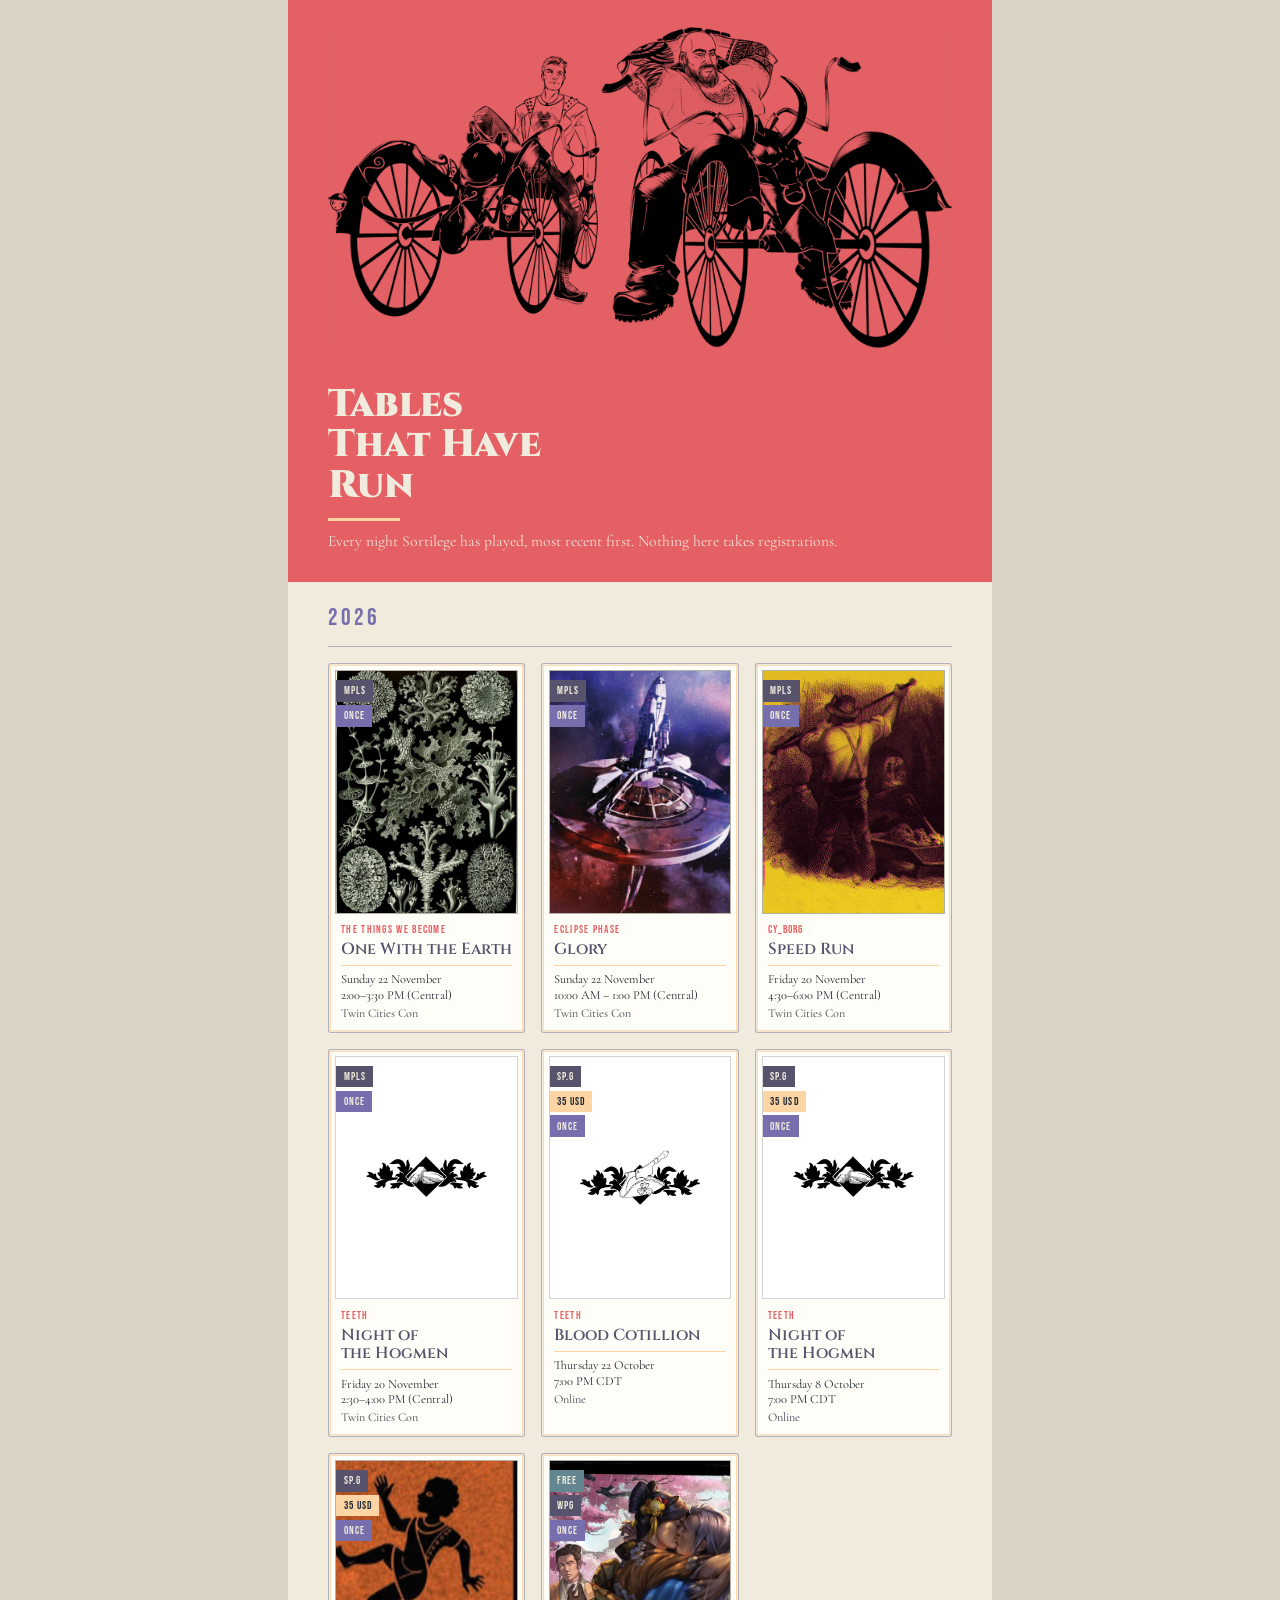
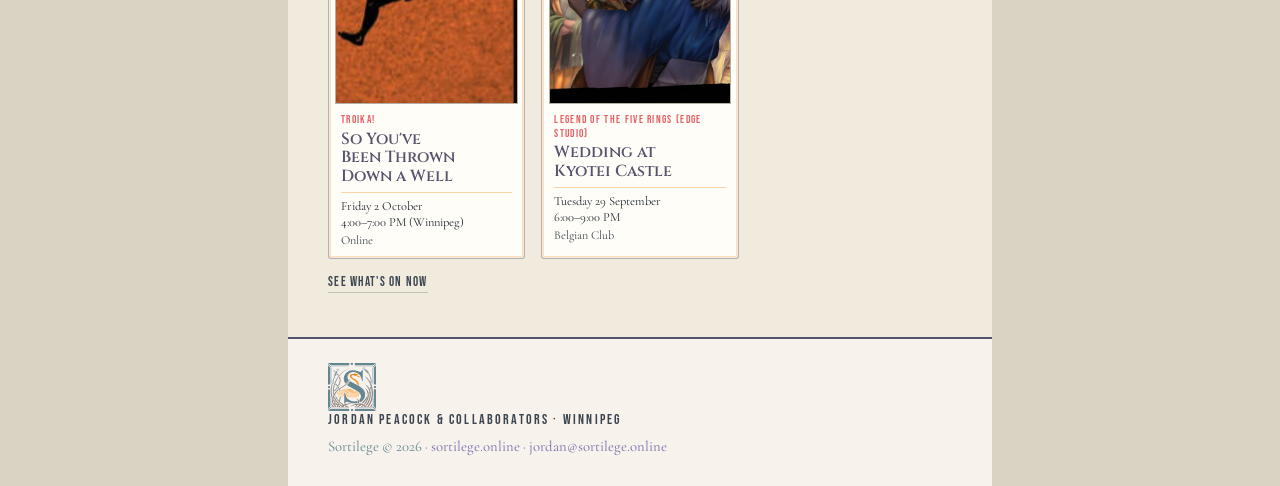
==== past/index.html @ 41e61c73 "Add the four Twin Cities Con one-shots, with art Hogmen, Speed Run, Glory and One With the Earth, 20" ====
<!DOCTYPE html>
<html lang="en">
<head>
<!-- The archive. Deliberately unlinked from the roster: you reach it by
     knowing the address. Bump the ?v= alongside the ones in ../index.html. -->
<meta charset="utf-8">
<meta name="viewport" content="width=device-width, initial-scale=1">
<!-- Relative paths in data.js ("assets/art/…") and on the tiles ("?event=…")
     are written for the site root, so the root is what they resolve against. -->
<base href="/">
<title>Sortilege — Tables That Have Run</title>
<meta name="description" content="A record of Sortilege tables that have already played.">
<meta name="robots" content="noindex, nofollow">
<link rel="icon" href="favicon.svg" type="image/svg+xml">
<link rel="alternate icon" href="favicon-32.png" sizes="32x32">
<link rel="apple-touch-icon" href="apple-touch-icon.png">
<meta name="theme-color" content="#e46064">
<link rel="preconnect" href="https://fonts.googleapis.com">
<link rel="preconnect" href="https://fonts.gstatic.com" crossorigin>
<link href="https://fonts.googleapis.com/css2?family=Cinzel:wght@400;600;700;900&amp;family=Cormorant+Garamond:ital,wght@0,300;0,400;0,500;0,600;1,400&amp;family=Bebas+Neue&amp;display=swap" rel="stylesheet">
<link rel="stylesheet" href="styles.css?v=48">
</head>
<body>
<main class="sheet">

  <header class="hero">
    <div class="hero__art is-house">
      <img id="hero-art" src="assets/art/the-filth.png" alt="" width="1600" height="822">
    </div>
    <div class="hero__body">
      <h1>Tables <br>That Have <br>Run</h1>
      <div class="rule-gold"></div>
      <p>Every night Sortilege has played, most recent first. Nothing here takes registrations.</p>
    </div>
  </header>

  <section class="chooser">
    <div class="sec sec--chooser">
      <!-- Filled by past.js: one block per year, newest first. -->
      <div id="archive"></div>

      <p class="chooser__empty" id="archive-empty" hidden>
        Nothing has run yet.
      </p>

      <a class="booking__swap" href="?">See what's on now</a>
    </div>
  </section>

  <footer class="foot">
    <img class="tile" src="assets/tiles/s.svg" alt="">
    <p class="foot__who">JORDAN PEACOCK &amp; COLLABORATORS &middot; WINNIPEG</p>
    <p class="foot__meta">Sortilege &copy; 2026 &middot; <a href="https://sortilege.online">sortilege.online</a> &middot; <a href="mailto:jordan@sortilege.online">jordan@sortilege.online</a></p>
  </footer>

</main>
<script src="data.js?v=48"></script>
<script src="shared.js?v=48"></script>
<script src="past.js?v=48"></script>
</body>
</html>
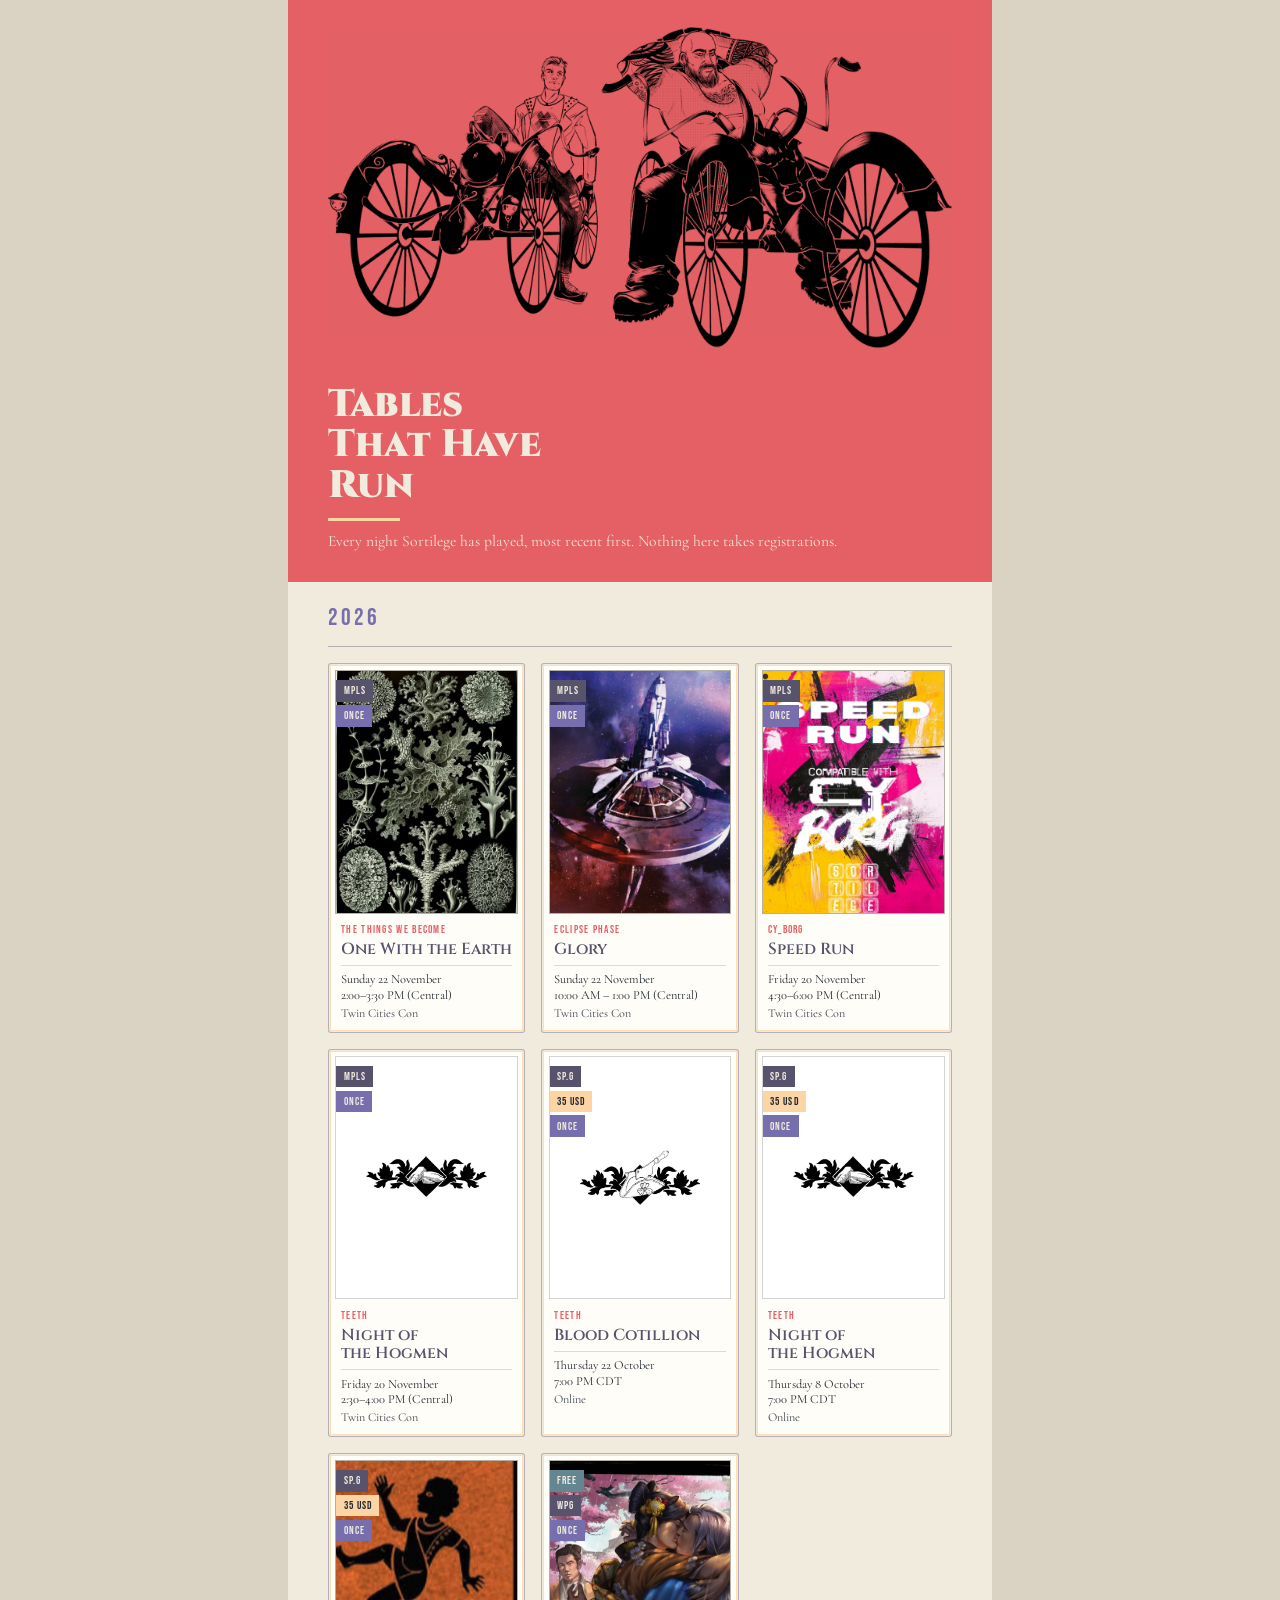
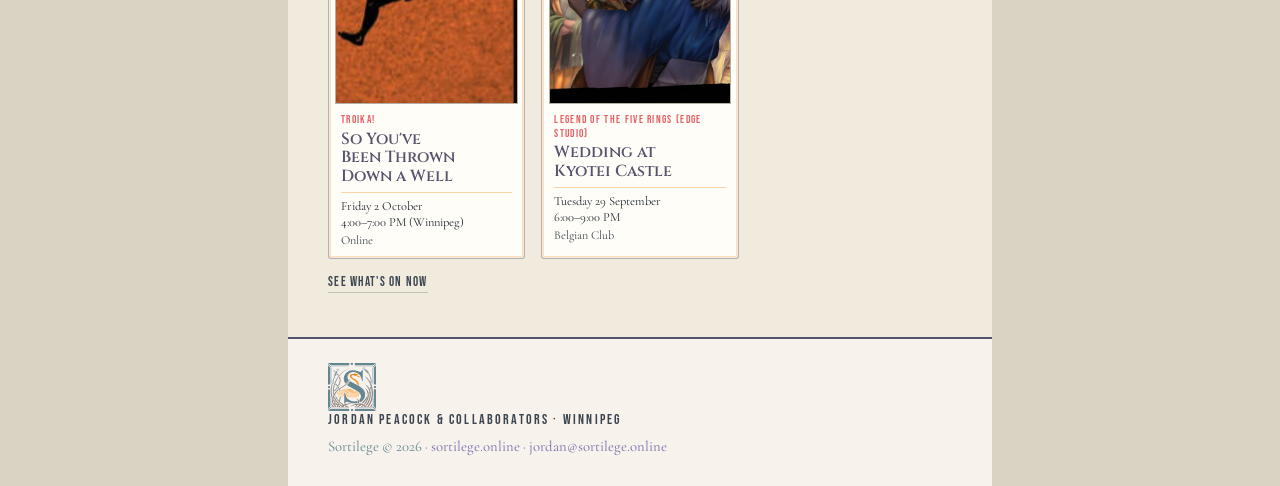
==== commit 374cd43d: "Use Speed Run's published cover Speed Run is Sortilege's own zine and its cover has been on itch sin" ====
--- a/past/index.html
+++ b/past/index.html
@@ -18,7 +18,7 @@
 <link rel="preconnect" href="https://fonts.googleapis.com">
 <link rel="preconnect" href="https://fonts.gstatic.com" crossorigin>
 <link href="https://fonts.googleapis.com/css2?family=Cinzel:wght@400;600;700;900&amp;family=Cormorant+Garamond:ital,wght@0,300;0,400;0,500;0,600;1,400&amp;family=Bebas+Neue&amp;display=swap" rel="stylesheet">
-<link rel="stylesheet" href="styles.css?v=48">
+<link rel="stylesheet" href="styles.css?v=49">
 </head>
 <body>
 <main class="sheet">
@@ -54,8 +54,8 @@
   </footer>
 
 </main>
-<script src="data.js?v=48"></script>
-<script src="shared.js?v=48"></script>
-<script src="past.js?v=48"></script>
+<script src="data.js?v=49"></script>
+<script src="shared.js?v=49"></script>
+<script src="past.js?v=49"></script>
 </body>
 </html>
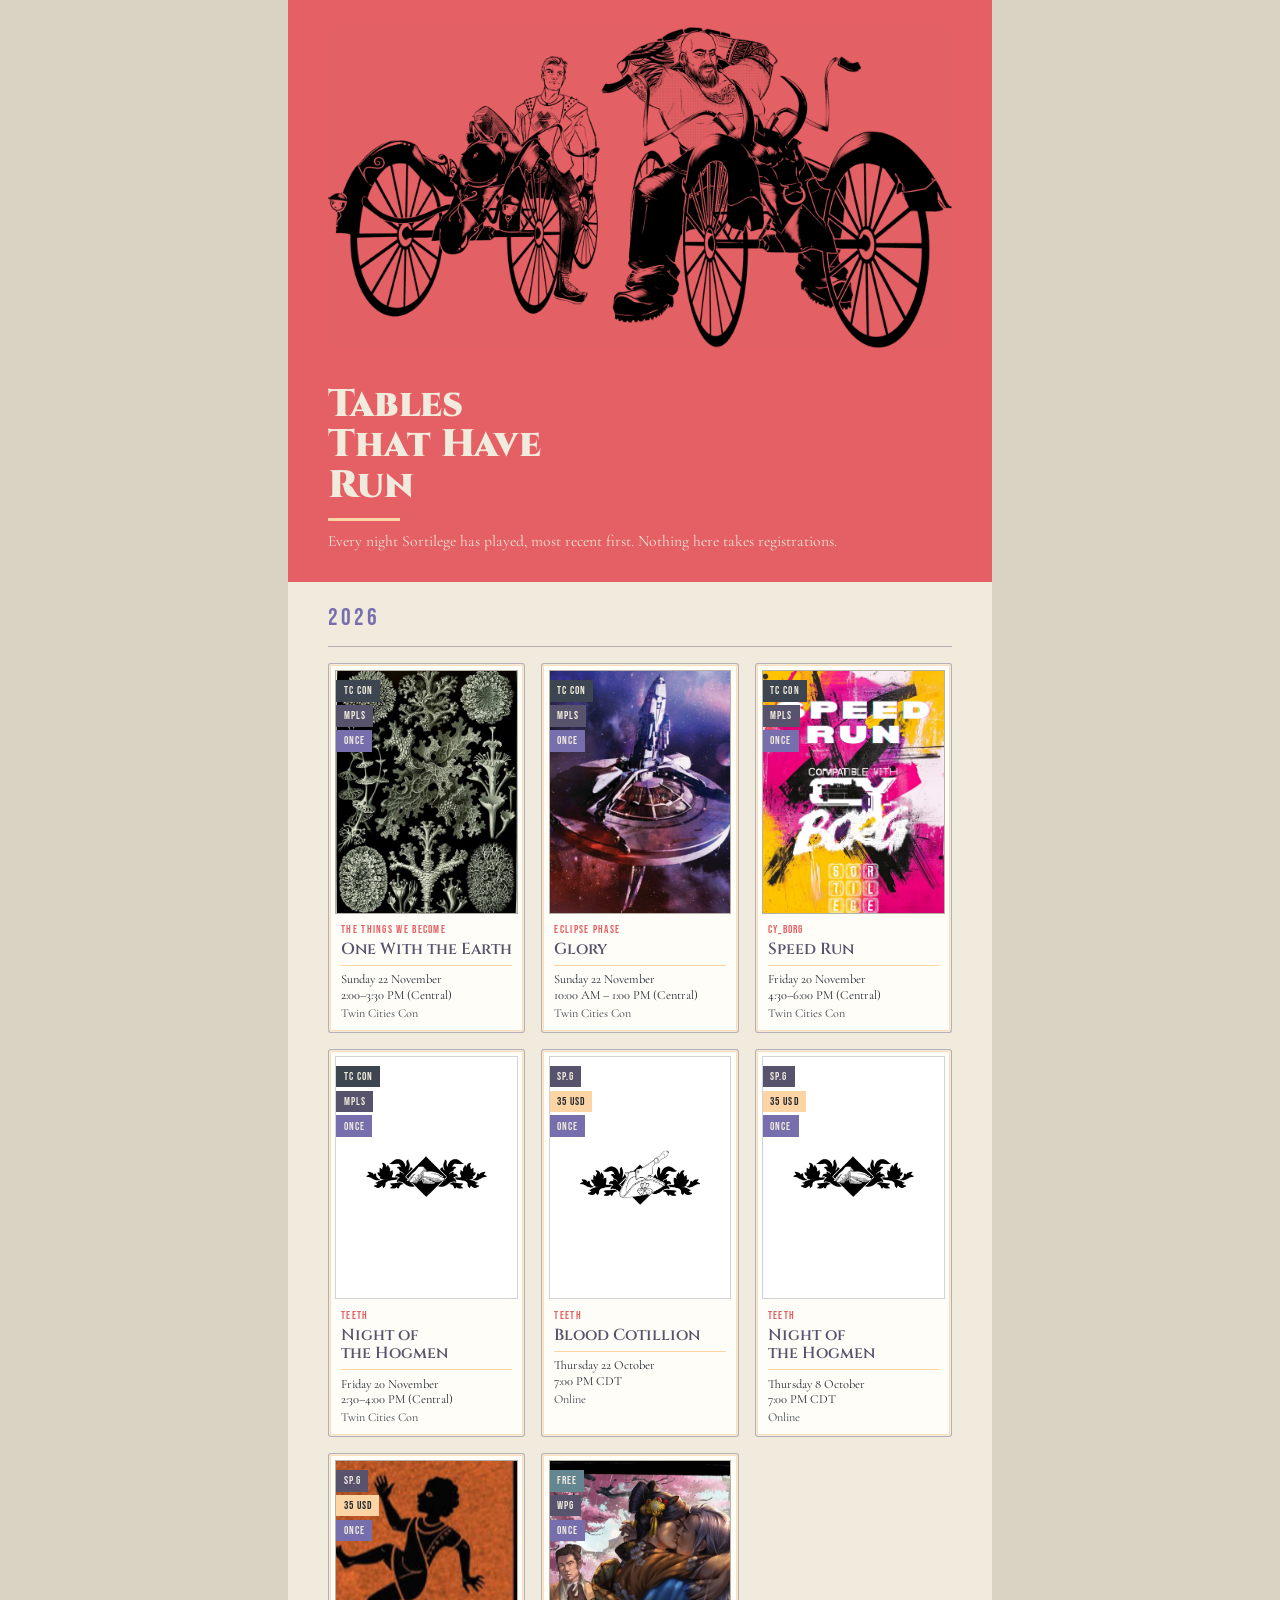
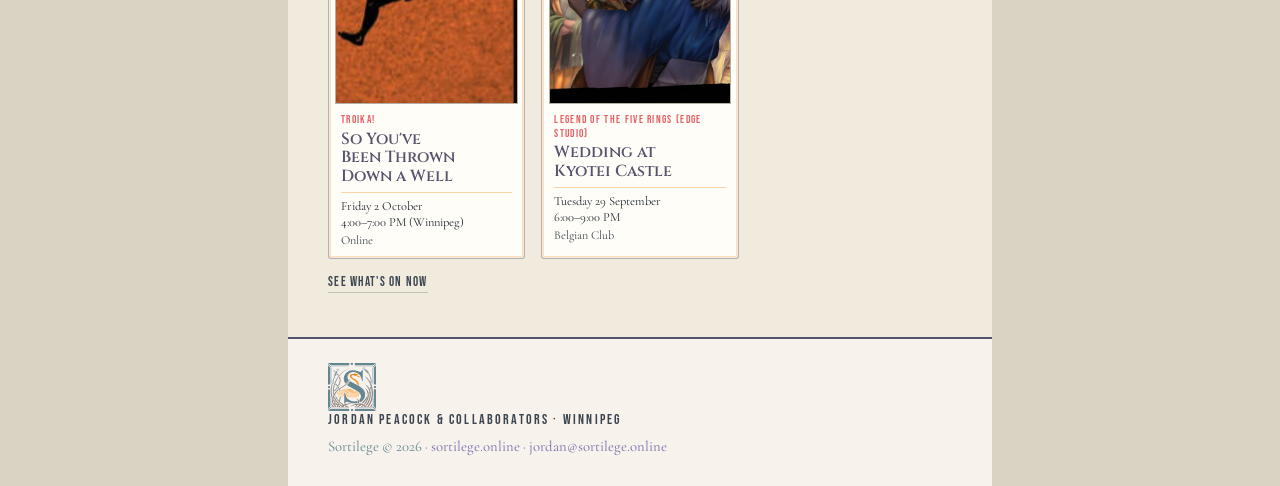
==== commit 648a6eed: "Mark the convention above the city on con tiles Four games in Coon Rapids are four games at a conven" ====
--- a/past/index.html
+++ b/past/index.html
@@ -18,7 +18,7 @@
 <link rel="preconnect" href="https://fonts.googleapis.com">
 <link rel="preconnect" href="https://fonts.gstatic.com" crossorigin>
 <link href="https://fonts.googleapis.com/css2?family=Cinzel:wght@400;600;700;900&amp;family=Cormorant+Garamond:ital,wght@0,300;0,400;0,500;0,600;1,400&amp;family=Bebas+Neue&amp;display=swap" rel="stylesheet">
-<link rel="stylesheet" href="styles.css?v=49">
+<link rel="stylesheet" href="styles.css?v=50">
 </head>
 <body>
 <main class="sheet">
@@ -54,8 +54,8 @@
   </footer>
 
 </main>
-<script src="data.js?v=49"></script>
-<script src="shared.js?v=49"></script>
-<script src="past.js?v=49"></script>
+<script src="data.js?v=50"></script>
+<script src="shared.js?v=50"></script>
+<script src="past.js?v=50"></script>
 </body>
 </html>
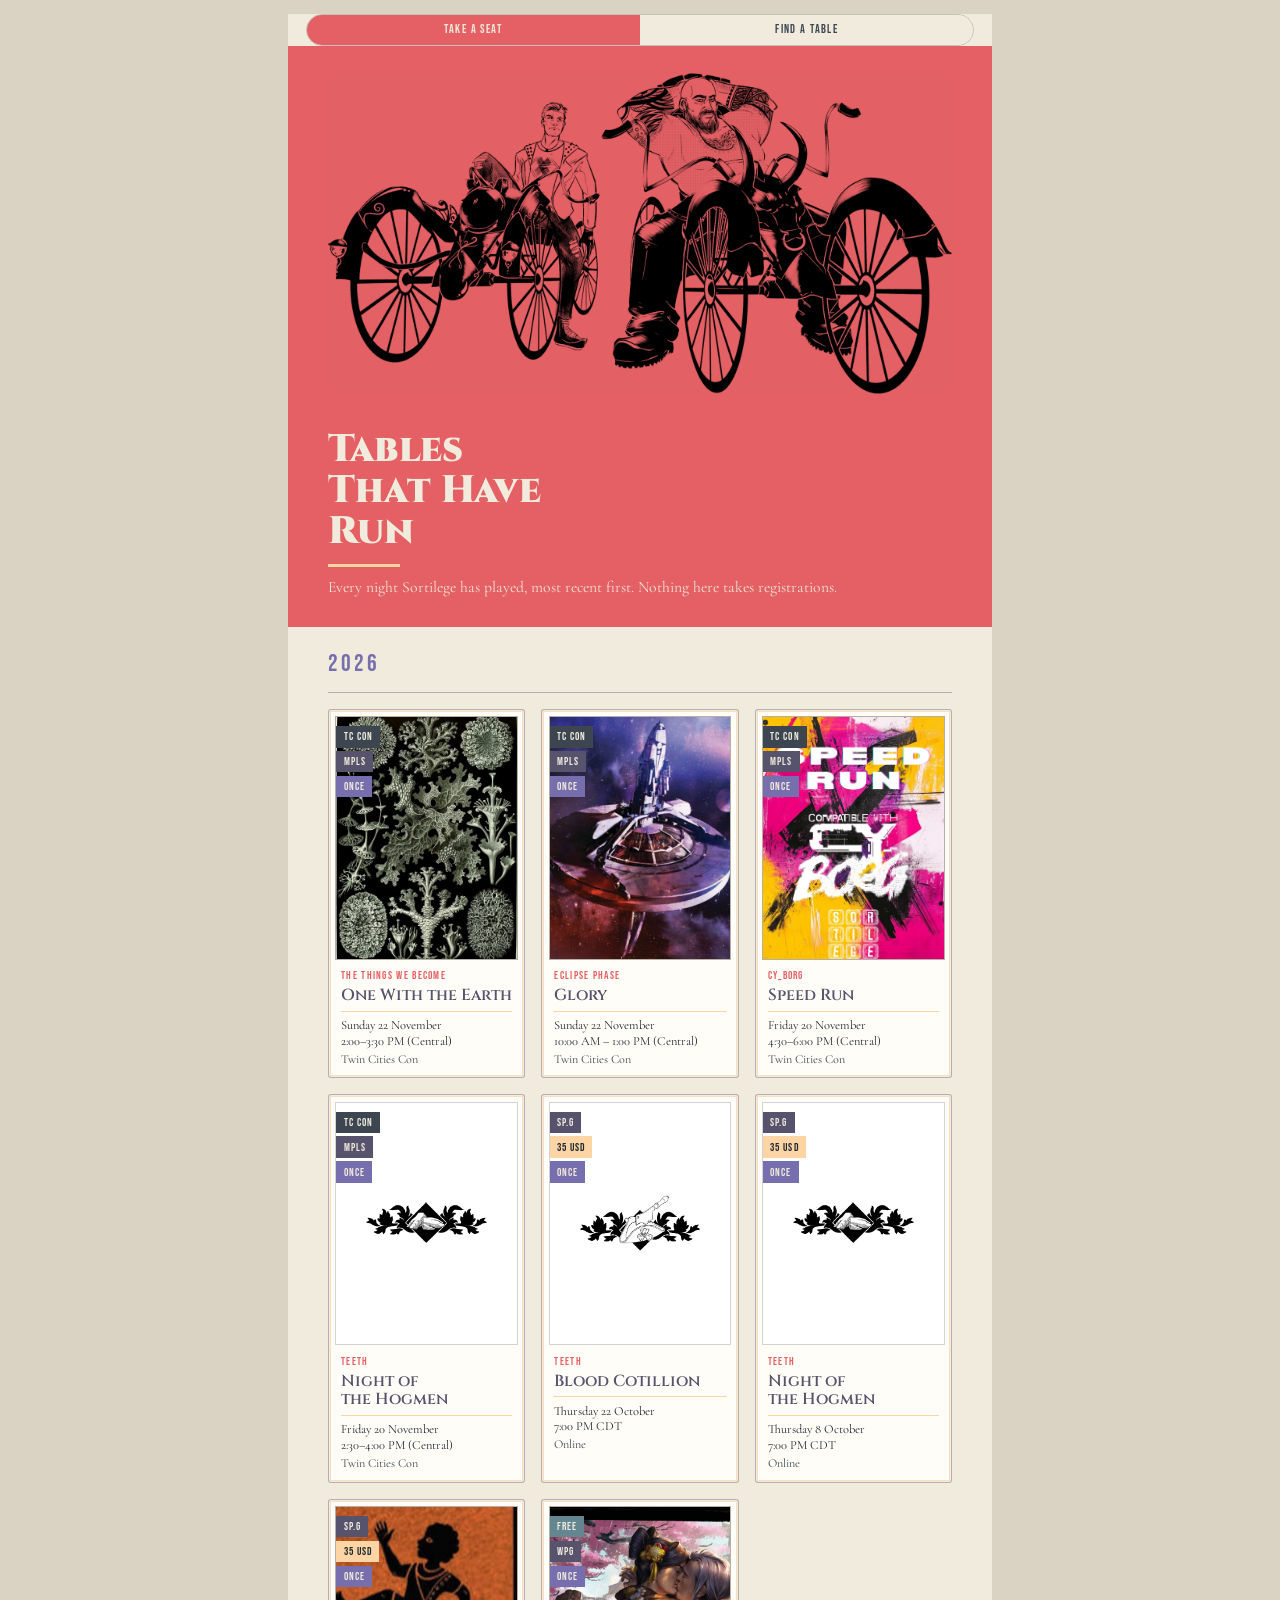
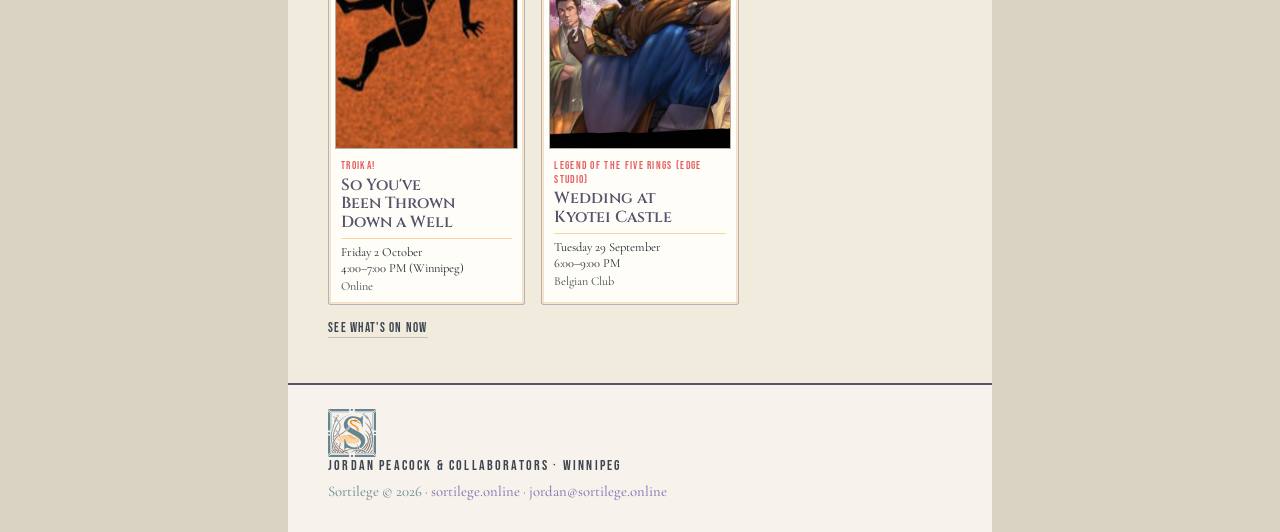
==== commit da3a1670: "Add a switch to landing.sortilege.online Sortilege has two front doors — this one books a table some" ====
--- a/past/index.html
+++ b/past/index.html
@@ -18,10 +18,20 @@
 <link rel="preconnect" href="https://fonts.googleapis.com">
 <link rel="preconnect" href="https://fonts.gstatic.com" crossorigin>
 <link href="https://fonts.googleapis.com/css2?family=Cinzel:wght@400;600;700;900&amp;family=Cormorant+Garamond:ital,wght@0,300;0,400;0,500;0,600;1,400&amp;family=Bebas+Neue&amp;display=swap" rel="stylesheet">
-<link rel="stylesheet" href="styles.css?v=50">
+<link rel="stylesheet" href="styles.css?v=51">
 </head>
 <body>
 <main class="sheet">
+
+  <!-- Sortilege has two front doors and a reader arrives at whichever the QR
+       code pointed at, so each names the other. The half you are on is a span
+       and not a link, because there is nowhere for it to go. Keep the two
+       labels and the order identical on landing.sortilege.online, or the pair
+       stops reading as one control when somebody crosses between them. -->
+  <nav class="siteswitch" aria-label="Sortilege sites">
+    <span class="siteswitch__on" aria-current="page">Take a Seat</span>
+    <a class="siteswitch__off" href="https://landing.sortilege.online/">Find a Table</a>
+  </nav>
 
   <header class="hero">
     <div class="hero__art is-house">
@@ -54,8 +64,8 @@
   </footer>
 
 </main>
-<script src="data.js?v=50"></script>
-<script src="shared.js?v=50"></script>
-<script src="past.js?v=50"></script>
+<script src="data.js?v=51"></script>
+<script src="shared.js?v=51"></script>
+<script src="past.js?v=51"></script>
 </body>
 </html>
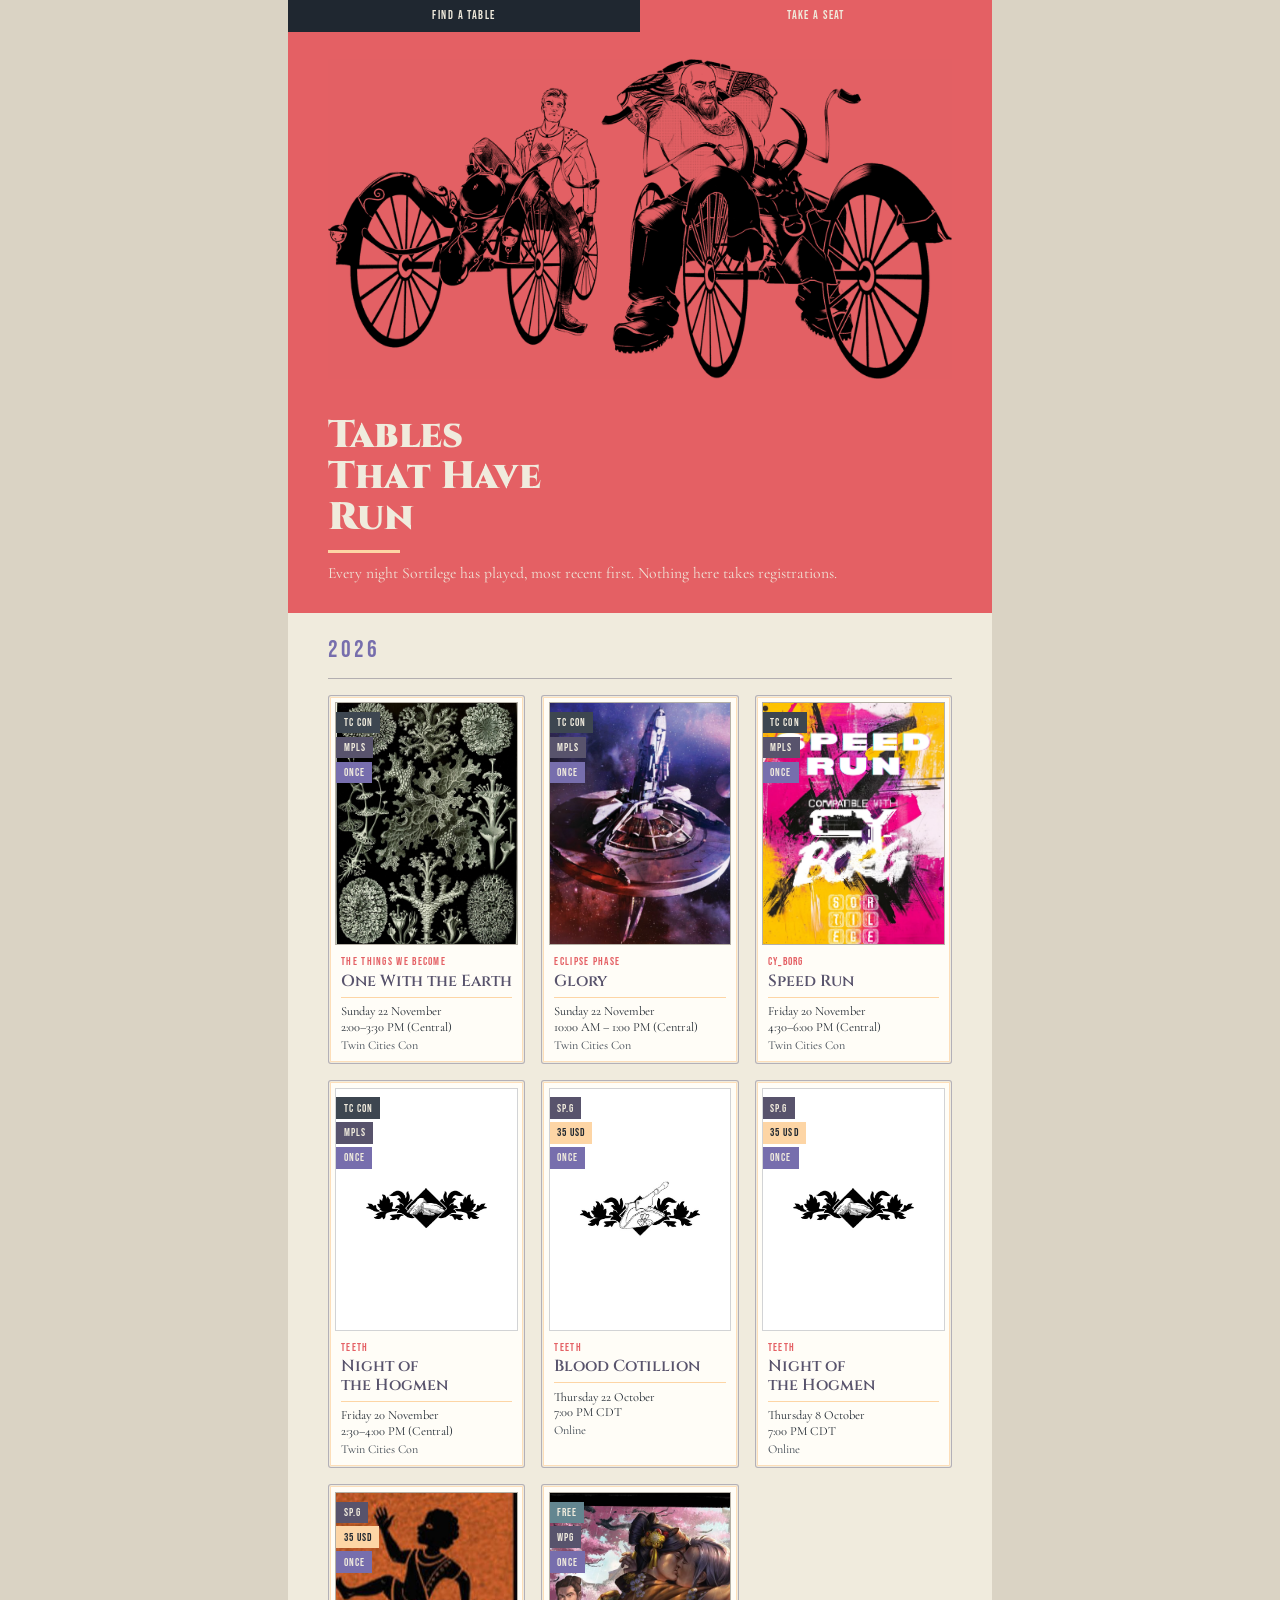
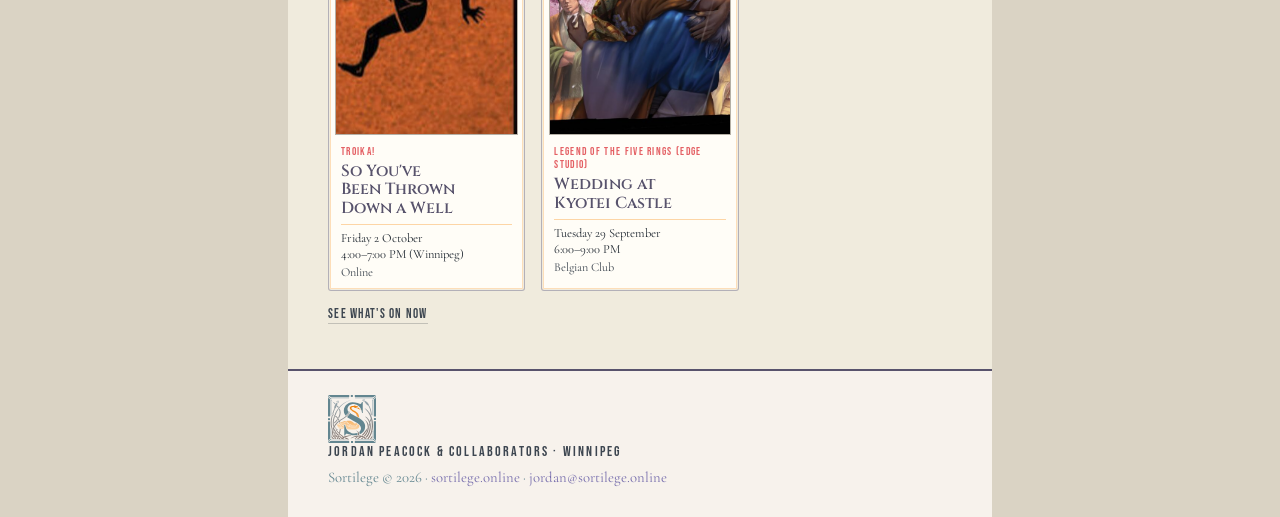
==== commit d6d003b1: "Square the site switch and put Find a Table first The pill was inset and rounded, which left a pale " ====
--- a/past/index.html
+++ b/past/index.html
@@ -18,7 +18,7 @@
 <link rel="preconnect" href="https://fonts.googleapis.com">
 <link rel="preconnect" href="https://fonts.gstatic.com" crossorigin>
 <link href="https://fonts.googleapis.com/css2?family=Cinzel:wght@400;600;700;900&amp;family=Cormorant+Garamond:ital,wght@0,300;0,400;0,500;0,600;1,400&amp;family=Bebas+Neue&amp;display=swap" rel="stylesheet">
-<link rel="stylesheet" href="styles.css?v=51">
+<link rel="stylesheet" href="styles.css?v=52">
 </head>
 <body>
 <main class="sheet">
@@ -29,8 +29,8 @@
        labels and the order identical on landing.sortilege.online, or the pair
        stops reading as one control when somebody crosses between them. -->
   <nav class="siteswitch" aria-label="Sortilege sites">
+    <a class="siteswitch__off" href="https://landing.sortilege.online/">Find a Table</a>
     <span class="siteswitch__on" aria-current="page">Take a Seat</span>
-    <a class="siteswitch__off" href="https://landing.sortilege.online/">Find a Table</a>
   </nav>
 
   <header class="hero">
@@ -64,8 +64,8 @@
   </footer>
 
 </main>
-<script src="data.js?v=51"></script>
-<script src="shared.js?v=51"></script>
-<script src="past.js?v=51"></script>
+<script src="data.js?v=52"></script>
+<script src="shared.js?v=52"></script>
+<script src="past.js?v=52"></script>
 </body>
 </html>
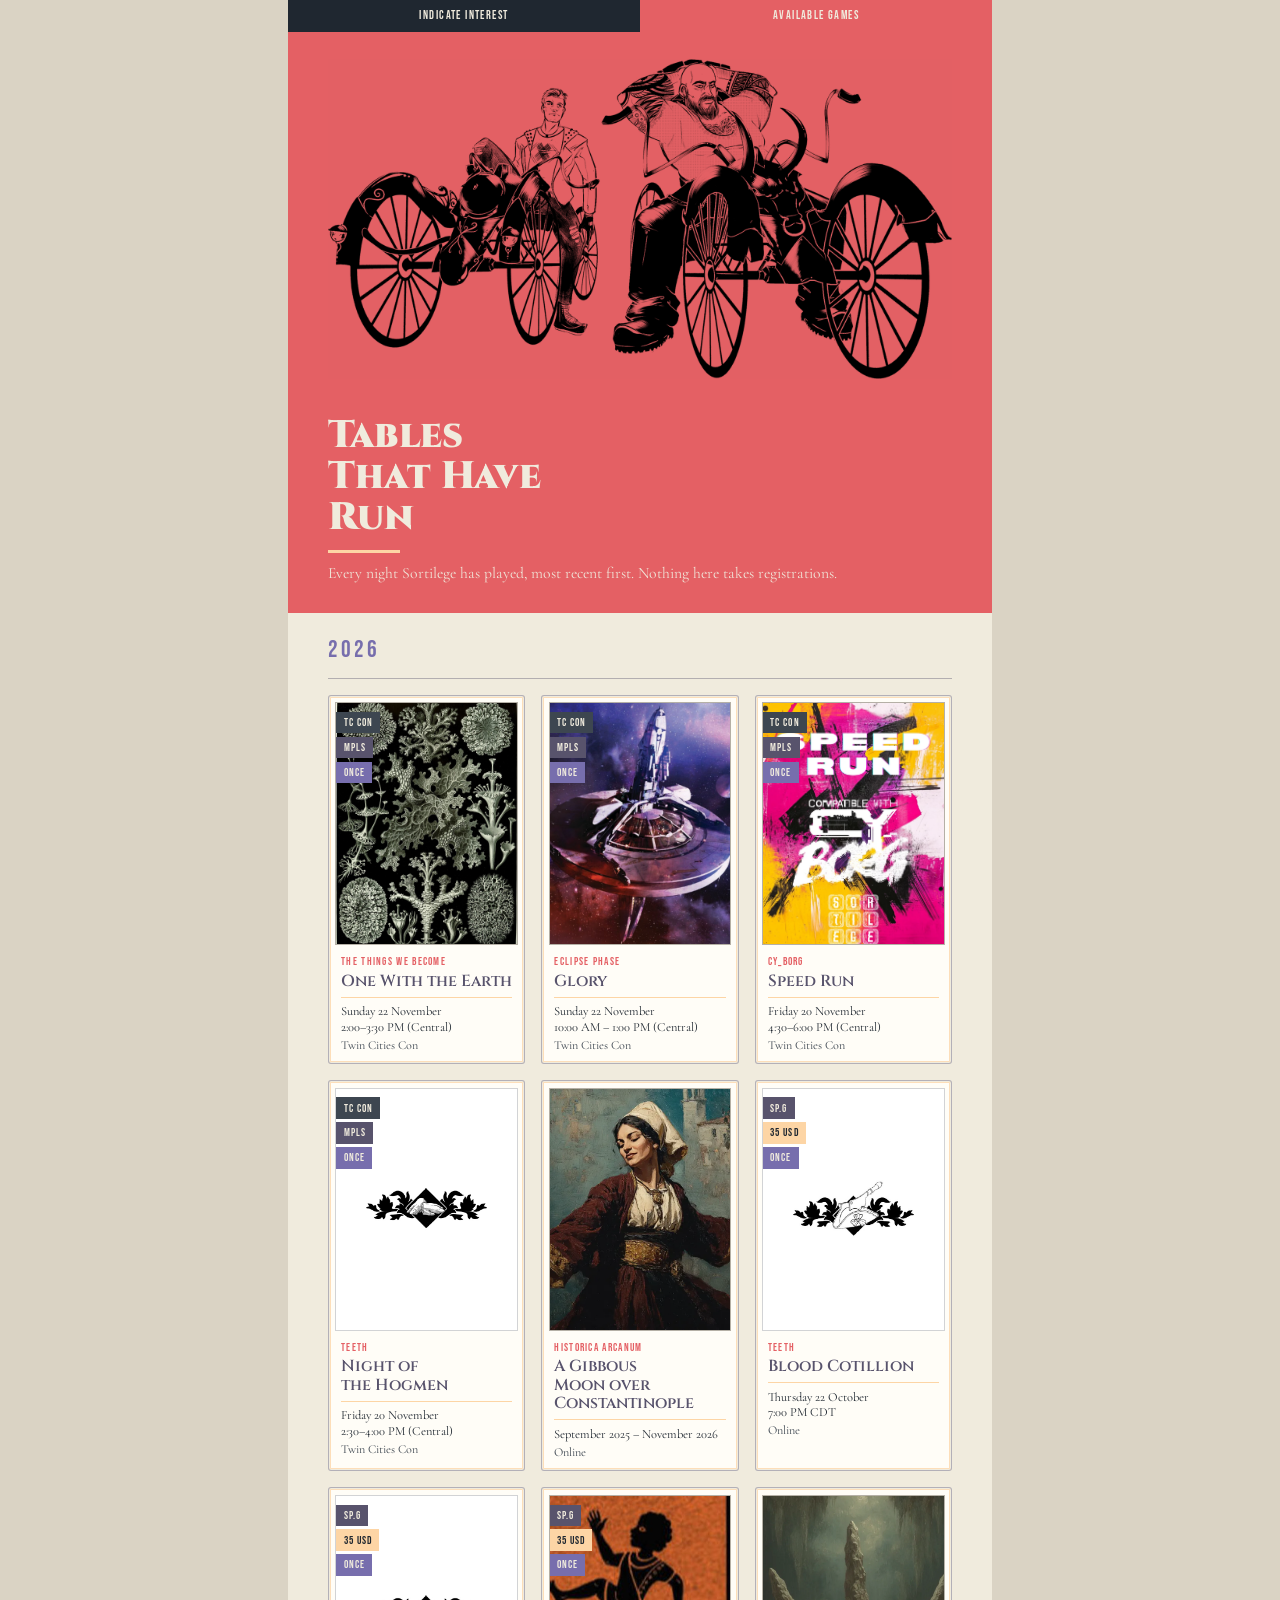
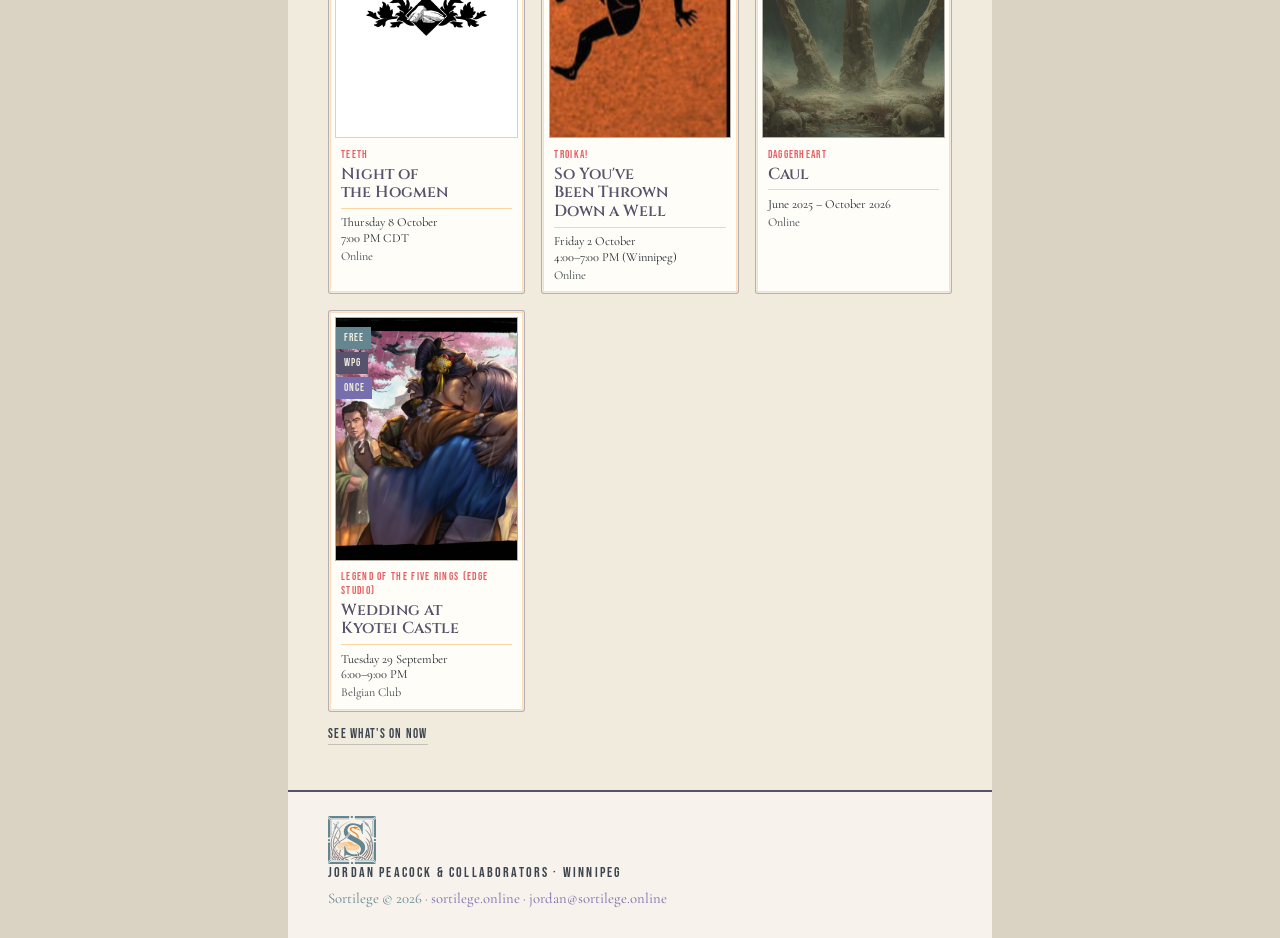
==== commit 84280a35: "Add a Past Events strip; Winter City has no seats left Journey to the Winter City joins RUNNING, NO " ====
--- a/past/index.html
+++ b/past/index.html
@@ -18,7 +18,7 @@
 <link rel="preconnect" href="https://fonts.googleapis.com">
 <link rel="preconnect" href="https://fonts.gstatic.com" crossorigin>
 <link href="https://fonts.googleapis.com/css2?family=Cinzel:wght@400;600;700;900&amp;family=Cormorant+Garamond:ital,wght@0,300;0,400;0,500;0,600;1,400&amp;family=Bebas+Neue&amp;display=swap" rel="stylesheet">
-<link rel="stylesheet" href="styles.css?v=52">
+<link rel="stylesheet" href="styles.css?v=53">
 </head>
 <body>
 <main class="sheet">
@@ -29,8 +29,8 @@
        labels and the order identical on landing.sortilege.online, or the pair
        stops reading as one control when somebody crosses between them. -->
   <nav class="siteswitch" aria-label="Sortilege sites">
-    <a class="siteswitch__off" href="https://landing.sortilege.online/">Find a Table</a>
-    <span class="siteswitch__on" aria-current="page">Take a Seat</span>
+    <a class="siteswitch__off" href="https://landing.sortilege.online/">Indicate Interest</a>
+    <span class="siteswitch__on" aria-current="page">Available Games</span>
   </nav>
 
   <header class="hero">
@@ -64,8 +64,8 @@
   </footer>
 
 </main>
-<script src="data.js?v=52"></script>
-<script src="shared.js?v=52"></script>
-<script src="past.js?v=52"></script>
+<script src="data.js?v=53"></script>
+<script src="shared.js?v=53"></script>
+<script src="past.js?v=53"></script>
 </body>
 </html>
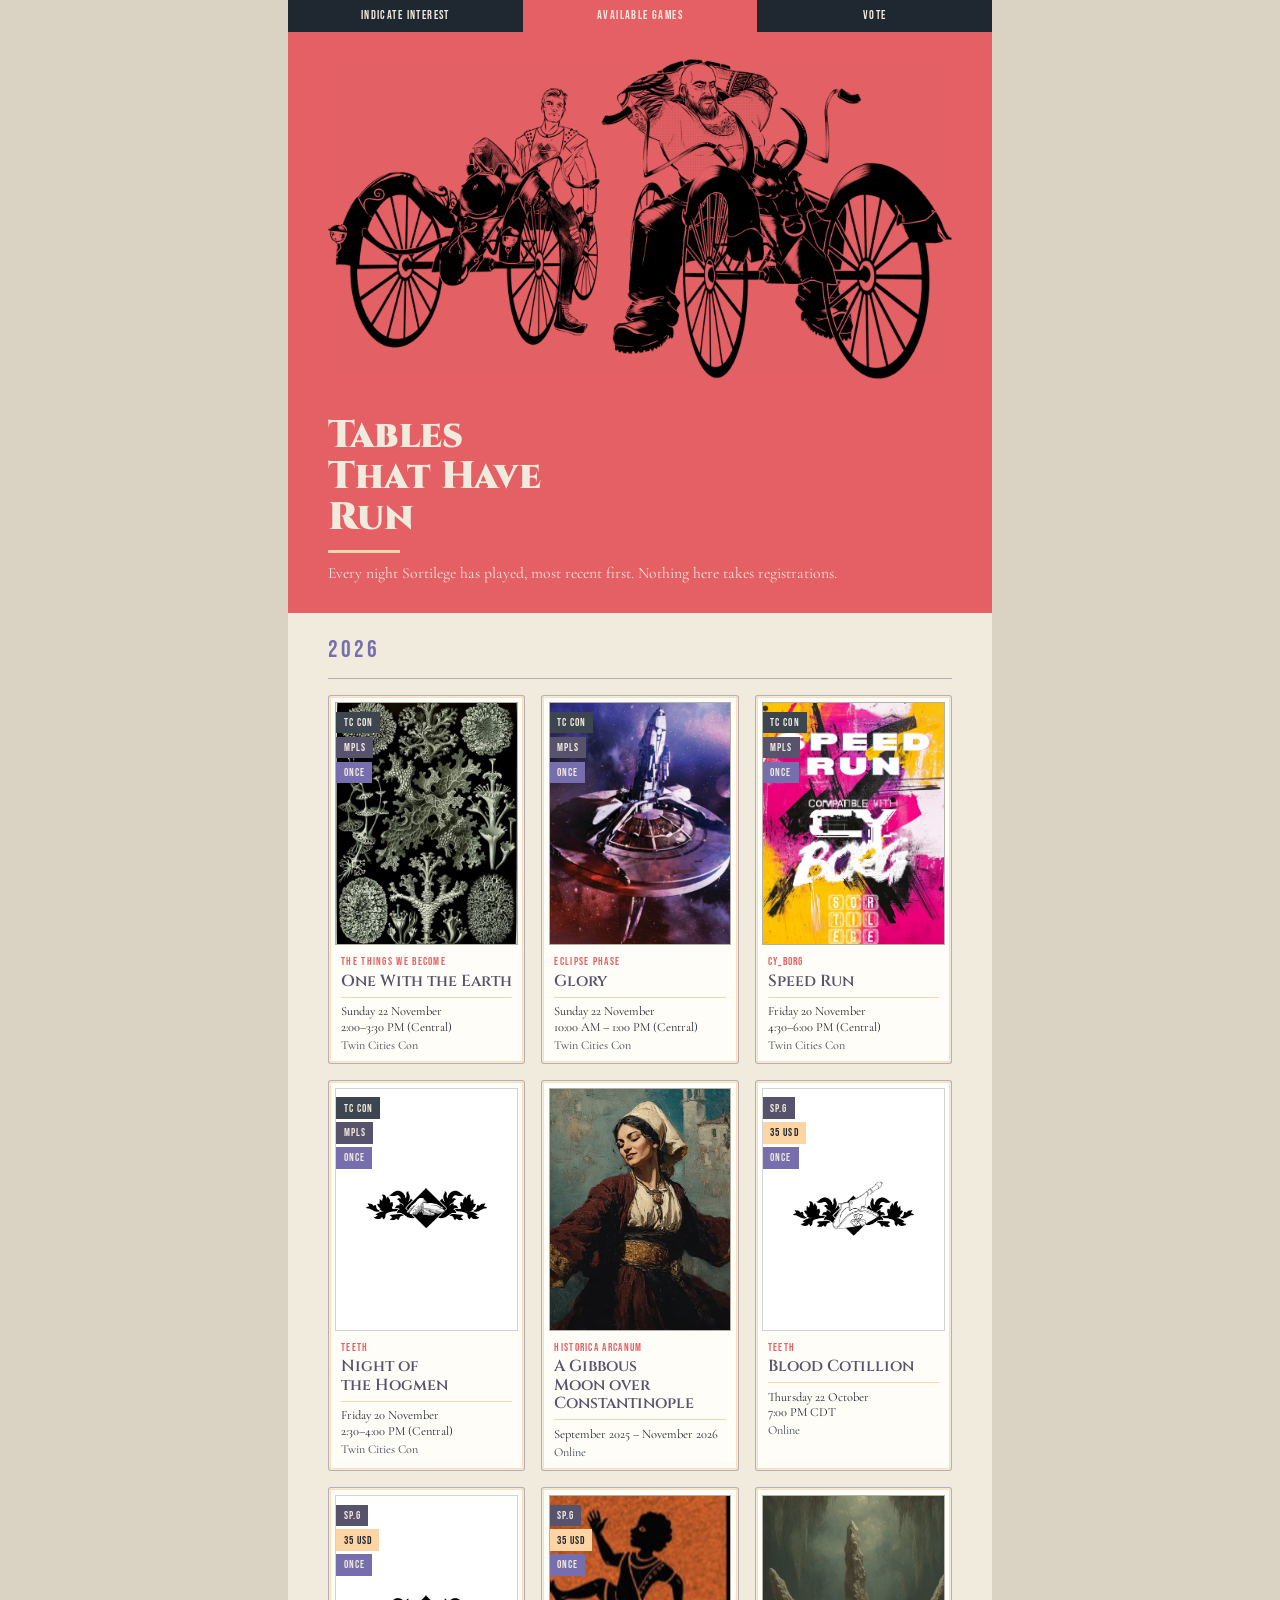
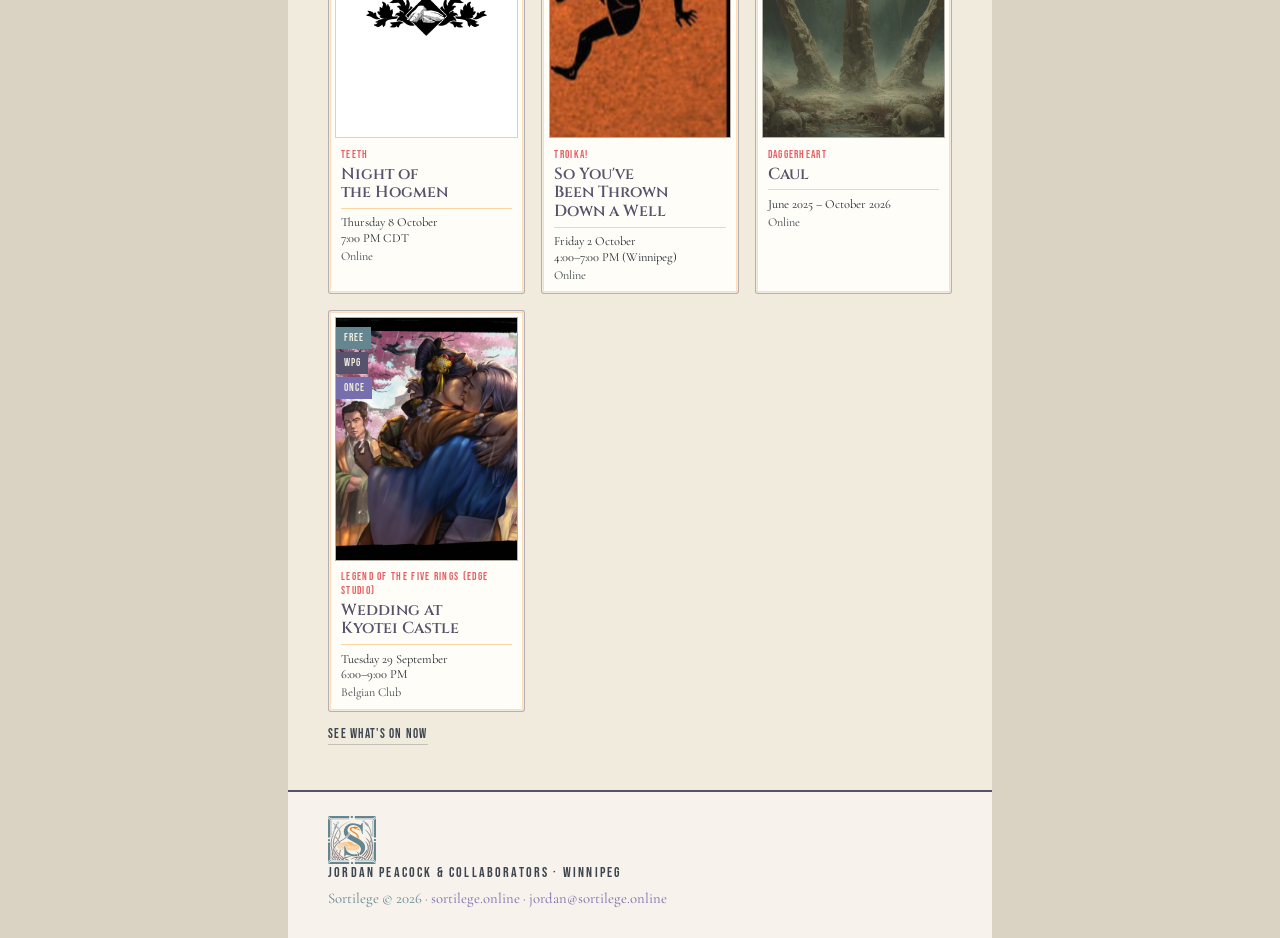
==== commit 0101b6ae: "Add Vote to the site switch Co-Authored-By: Claude Opus 5.5 <noreply@anthropic.com>" ====
--- a/past/index.html
+++ b/past/index.html
@@ -18,19 +18,20 @@
 <link rel="preconnect" href="https://fonts.googleapis.com">
 <link rel="preconnect" href="https://fonts.gstatic.com" crossorigin>
 <link href="https://fonts.googleapis.com/css2?family=Cinzel:wght@400;600;700;900&amp;family=Cormorant+Garamond:ital,wght@0,300;0,400;0,500;0,600;1,400&amp;family=Bebas+Neue&amp;display=swap" rel="stylesheet">
-<link rel="stylesheet" href="styles.css?v=53">
+<link rel="stylesheet" href="styles.css?v=54">
 </head>
 <body>
 <main class="sheet">
 
-  <!-- Sortilege has two front doors and a reader arrives at whichever the QR
-       code pointed at, so each names the other. The half you are on is a span
-       and not a link, because there is nowhere for it to go. Keep the two
-       labels and the order identical on landing.sortilege.online, or the pair
-       stops reading as one control when somebody crosses between them. -->
+  <!-- Sortilege has three front doors and a reader arrives at whichever the
+         QR code pointed at, so each names the others. The half you are on is a
+         span and not a link, because there is nowhere for it to go. Keep the
+         labels and the order identical on landing, rsvp and vote.sortilege.online,
+         or the bar stops reading as one control when somebody crosses between them. -->
   <nav class="siteswitch" aria-label="Sortilege sites">
     <a class="siteswitch__off" href="https://landing.sortilege.online/">Indicate Interest</a>
     <span class="siteswitch__on" aria-current="page">Available Games</span>
+    <a class="siteswitch__off" href="https://vote.sortilege.online/">Vote</a>
   </nav>
 
   <header class="hero">
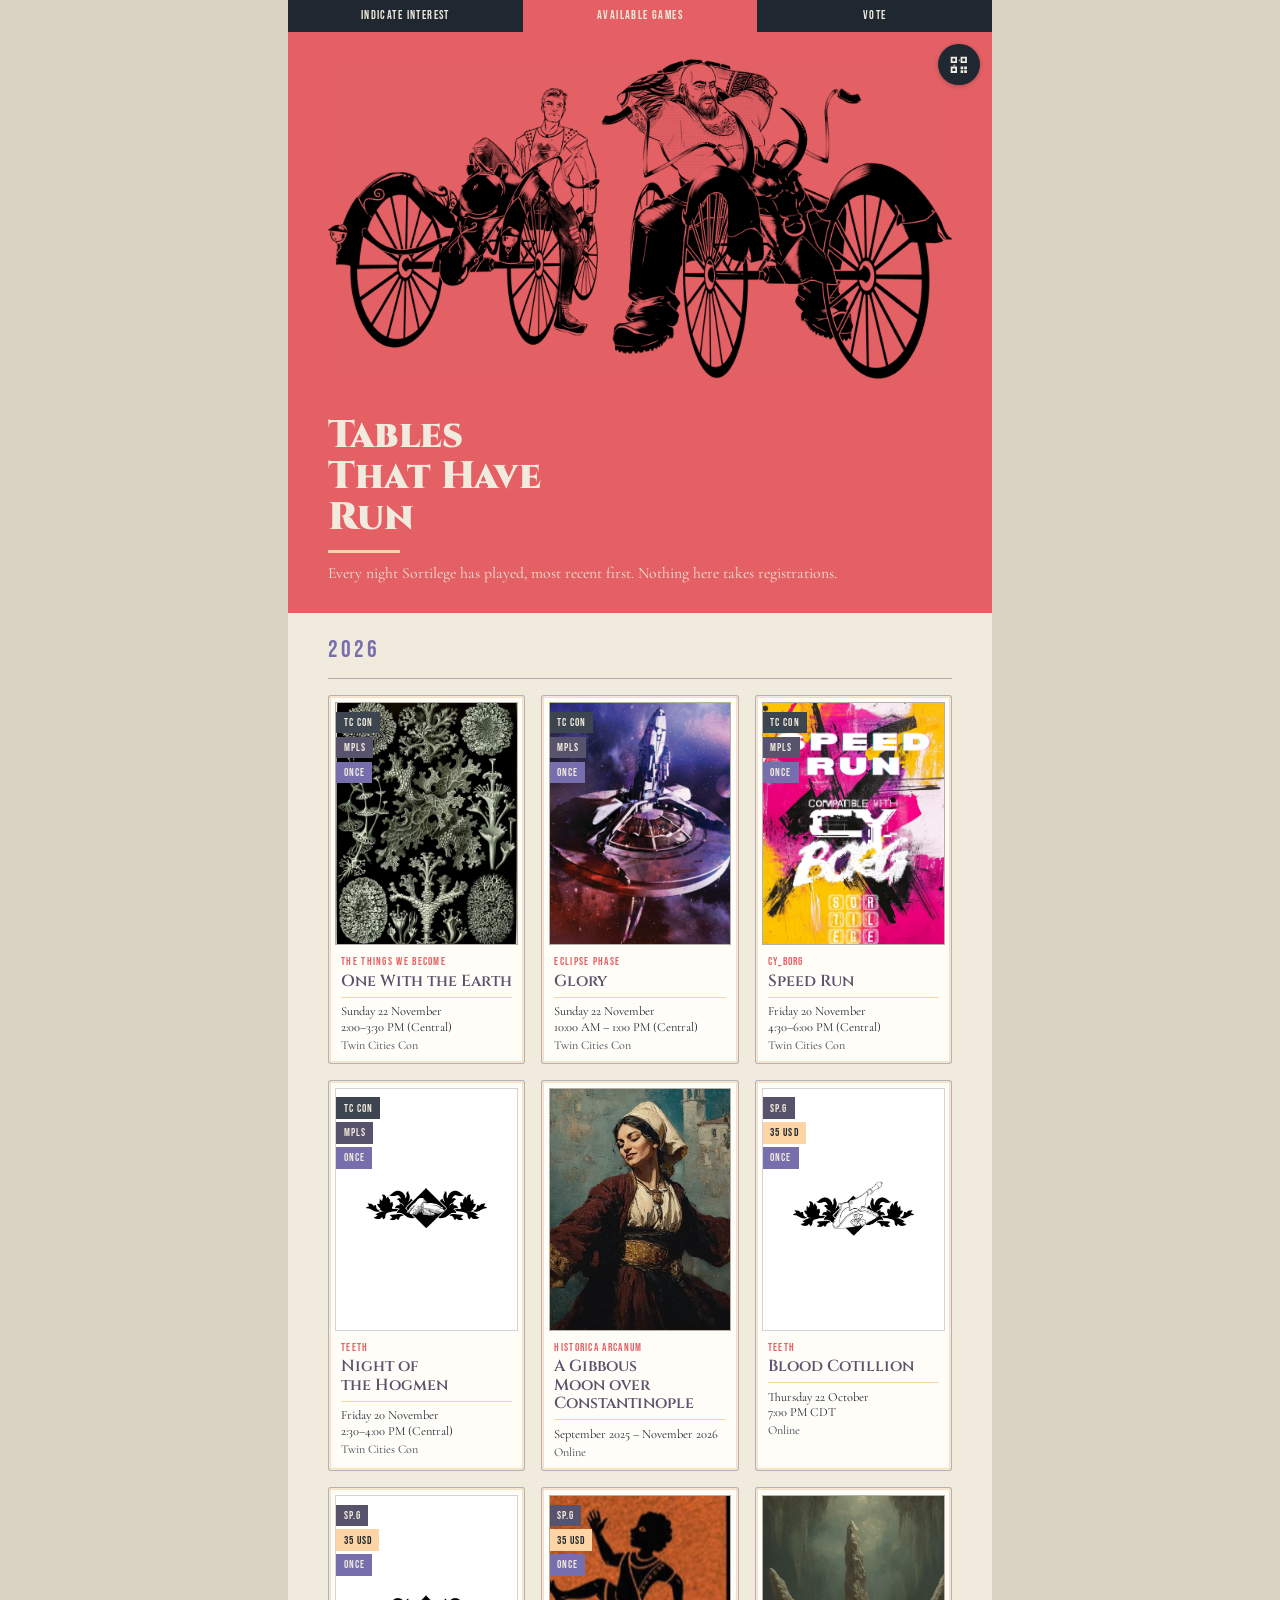
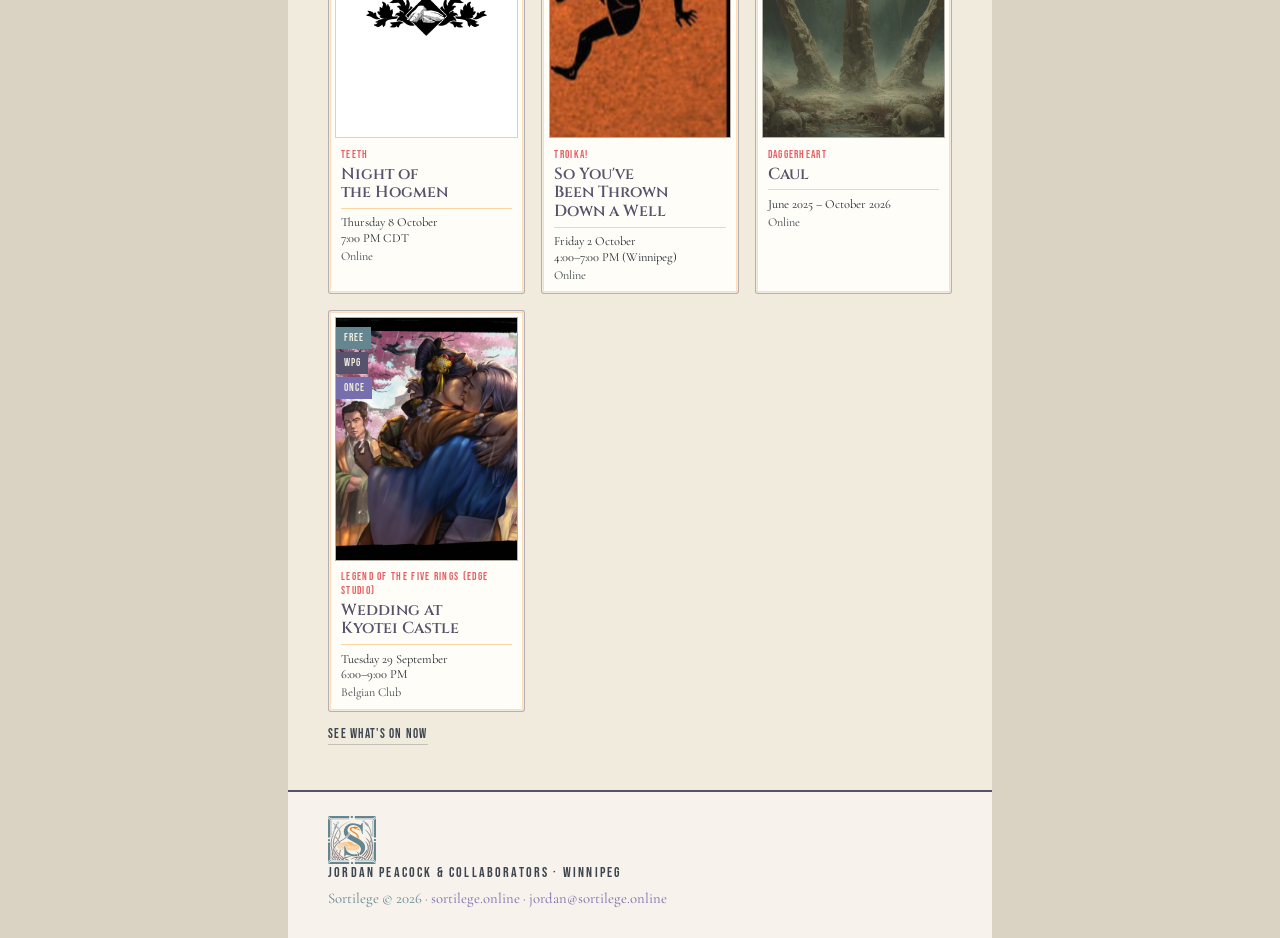
==== commit a671b835: "QR code button on the hero A round button top right of the hero opens a scannable code for this site" ====
--- a/past/index.html
+++ b/past/index.html
@@ -18,7 +18,7 @@
 <link rel="preconnect" href="https://fonts.googleapis.com">
 <link rel="preconnect" href="https://fonts.gstatic.com" crossorigin>
 <link href="https://fonts.googleapis.com/css2?family=Cinzel:wght@400;600;700;900&amp;family=Cormorant+Garamond:ital,wght@0,300;0,400;0,500;0,600;1,400&amp;family=Bebas+Neue&amp;display=swap" rel="stylesheet">
-<link rel="stylesheet" href="styles.css?v=54">
+<link rel="stylesheet" href="styles.css?v=55">
 </head>
 <body>
 <main class="sheet">
@@ -68,5 +68,6 @@
 <script src="data.js?v=53"></script>
 <script src="shared.js?v=53"></script>
 <script src="past.js?v=53"></script>
+<script src="qr.js?v=1" data-url="https://rsvp.sortilege.online/"></script>
 </body>
 </html>
